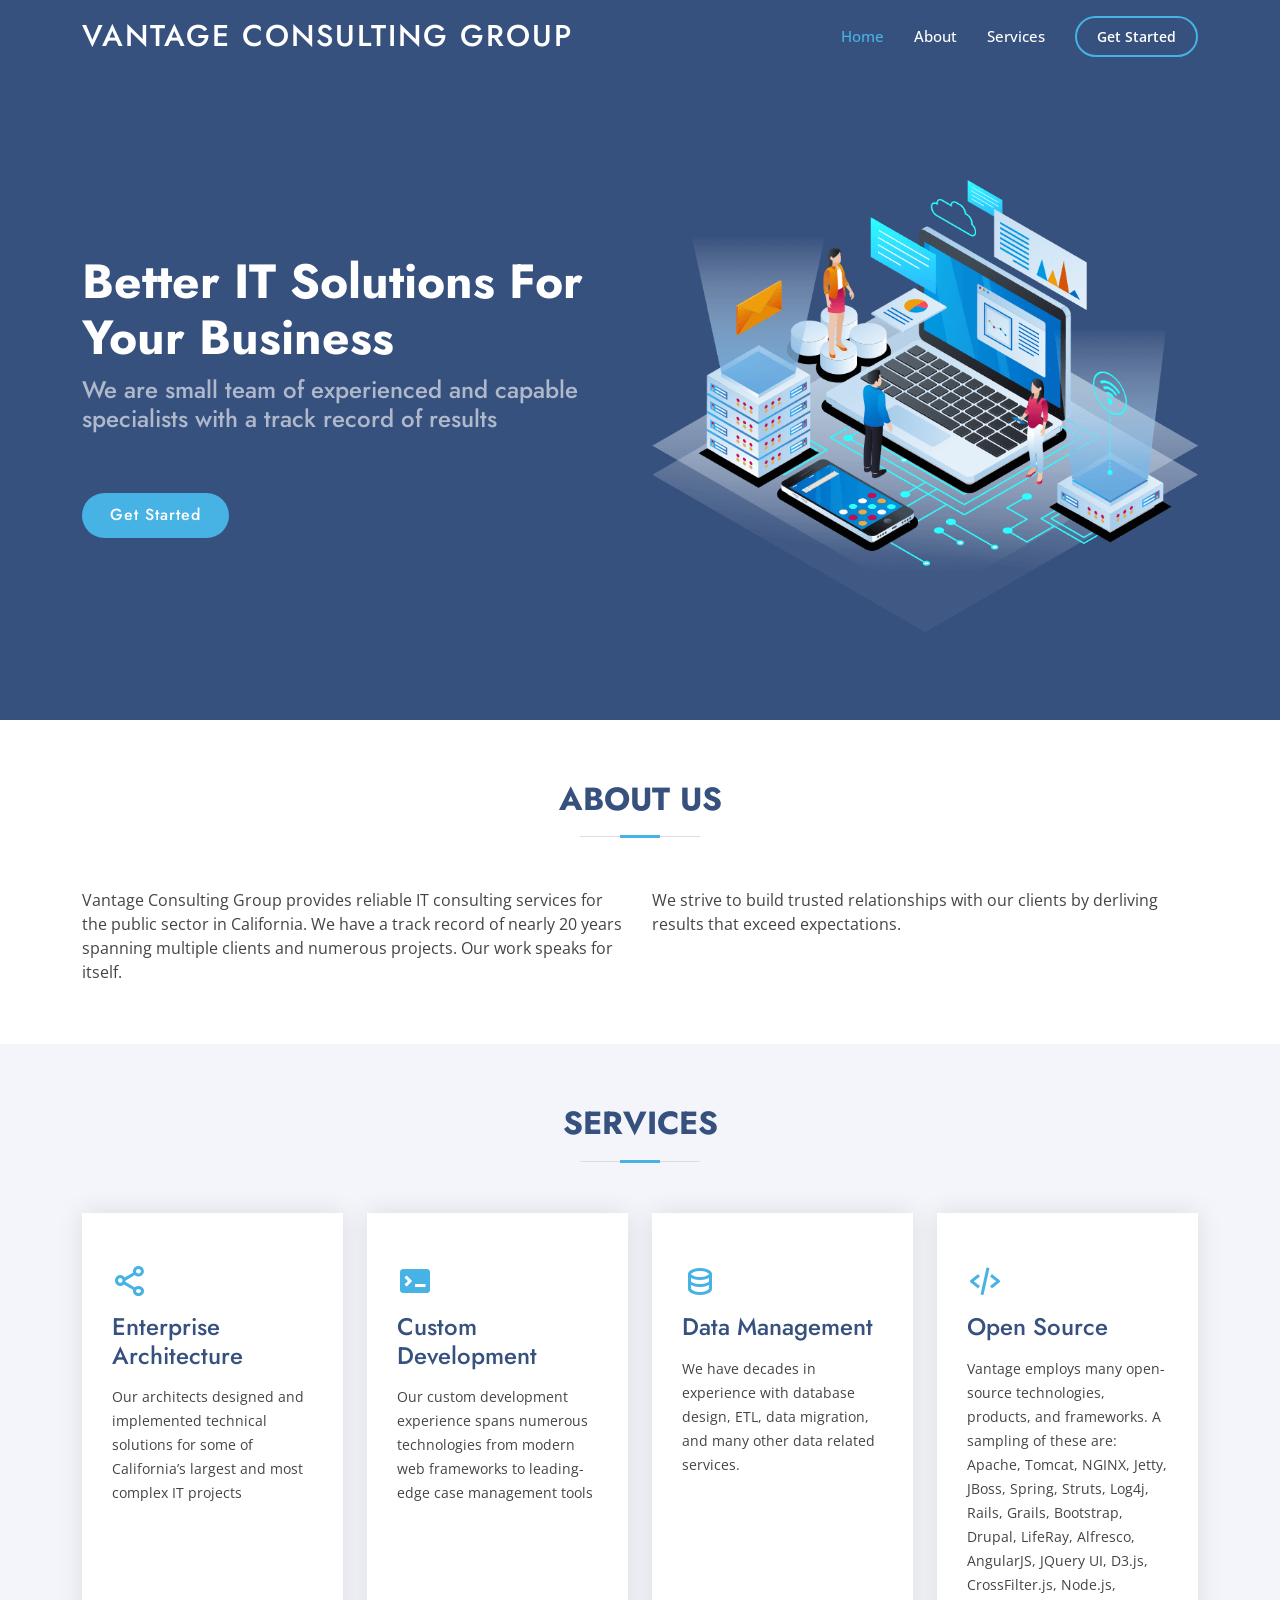
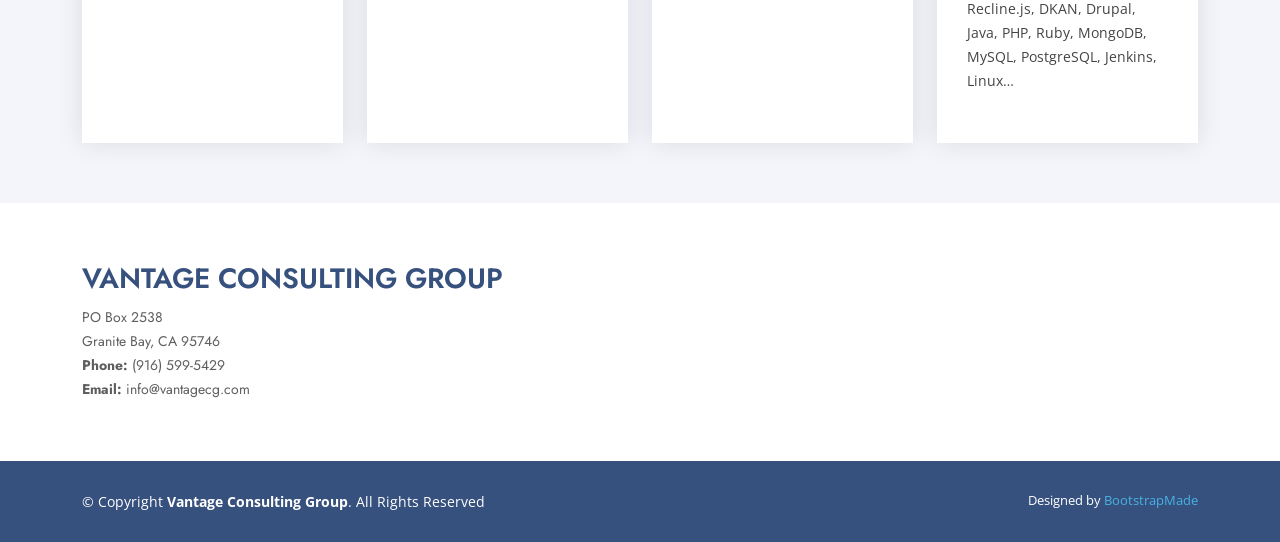
==== welcome.html @ c9c01993 "Initial checkin" ====
<!DOCTYPE html>
<html lang="en">

<head>
  <meta charset="utf-8">
  <meta content="width=device-width, initial-scale=1.0" name="viewport">

  <title>Vantage Consulting Group</title>
  <meta content="" name="description">
  <meta content="" name="keywords">

  <!-- Favicons -->
  <link href="assets/img/favicon.png" rel="icon">
  <link href="assets/img/apple-touch-icon.png" rel="apple-touch-icon">

  <!-- Google Fonts -->
  <link
    href="https://fonts.googleapis.com/css?family=Open+Sans:300,300i,400,400i,600,600i,700,700i|Jost:300,300i,400,400i,500,500i,600,600i,700,700i|Poppins:300,300i,400,400i,500,500i,600,600i,700,700i"
    rel="stylesheet">

  <!-- Vendor CSS Files -->
  <link href="assets/vendor/aos/aos.css" rel="stylesheet">
  <link href="assets/vendor/bootstrap/css/bootstrap.min.css" rel="stylesheet">
  <link href="assets/vendor/bootstrap-icons/bootstrap-icons.css" rel="stylesheet">
  <link href="assets/vendor/boxicons/css/boxicons.min.css" rel="stylesheet">
  <link href="assets/vendor/glightbox/css/glightbox.min.css" rel="stylesheet">
  <link href="assets/vendor/remixicon/remixicon.css" rel="stylesheet">
  <link href="assets/vendor/swiper/swiper-bundle.min.css" rel="stylesheet">

  <!-- Template Main CSS File -->
  <link href="assets/css/style.css" rel="stylesheet">

  <!-- =======================================================
  * Template Name: Arsha - v4.7.1
  * Template URL: https://bootstrapmade.com/arsha-free-bootstrap-html-template-corporate/
  * Author: BootstrapMade.com
  * License: https://bootstrapmade.com/license/
  ======================================================== -->
</head>

<body>

  <!-- ======= Header ======= -->
  <header id="header" class="fixed-top ">
    <div class="container d-flex align-items-center">

      <h1 class="logo me-auto"><a href="index.html">Vantage Consulting Group</a></h1>
      <!-- Uncomment below if you prefer to use an image logo -->
      <!-- <a href="index.html" class="logo me-auto"><img src="assets/img/logo.png" alt="" class="img-fluid"></a>-->

      <nav id="navbar" class="navbar">
        <ul>
          <li><a class="nav-link scrollto active" href="#hero">Home</a></li>
          <li><a class="nav-link scrollto" href="#about">About</a></li>
          <li><a class="nav-link scrollto" href="#services">Services</a></li>
          <li><a class="getstarted scrollto" href="#about">Get Started</a></li>
        </ul>
        <i class="bi bi-list mobile-nav-toggle"></i>
      </nav><!-- .navbar -->

    </div>
  </header><!-- End Header -->

  <!-- ======= Hero Section ======= -->
  <section id="hero" class="d-flex align-items-center">

    <div class="container">
      <div class="row">
        <div class="col-lg-6 d-flex flex-column justify-content-center pt-4 pt-lg-0 order-2 order-lg-1"
          data-aos="fade-up" data-aos-delay="200">
          <h1>Better IT Solutions For Your Business</h1>
          <h2>We are small team of experienced and capable specialists with a track record of results</h2>
          <div class="d-flex justify-content-center justify-content-lg-start">
            <a href="#about" class="btn-get-started scrollto">Get Started</a>
          </div>
        </div>
        <div class="col-lg-6 order-1 order-lg-2 hero-img" data-aos="zoom-in" data-aos-delay="200">
          <img src="assets/img/hero-img.png" class="img-fluid animated" alt="">
        </div>
      </div>
    </div>

  </section><!-- End Hero -->

  <main id="main">



    <!-- ======= About Us Section ======= -->
    <section id="about" class="about">
      <div class="container" data-aos="fade-up">

        <div class="section-title">
          <h2>About Us</h2>
        </div>

        <div class="row content">
          <div class="col-lg-6">
            <p>
              Vantage Consulting Group provides reliable IT consulting services for the public sector in California.
              We have a track record of nearly 20 years spanning multiple clients and numerous projects. Our work speaks
              for itself.
            </p>
          </div>
          <div class="col-lg-6 pt-4 pt-lg-0">
            <p>
              We strive to build trusted relationships with our clients by derliving results that exceed expectations.
            </p>
          </div>
        </div>

      </div>
    </section><!-- End About Us Section -->





    <!-- ======= Services Section ======= -->
    <section id="services" class="services section-bg">
      <div class="container" data-aos="fade-up">

        <div class="section-title">
          <h2>Services</h2>
          <p></p>
        </div>

        <div class="row">

          <div class="col-xl-3 col-md-6 d-flex align-items-stretch" data-aos="zoom-in" data-aos-delay="100">
            <div class="icon-box">
              <div class="icon"><i class="bx bx-share-alt"></i></div>
              <h4><a href="">Enterprise Architecture</a></h4>
              <p>Our architects designed and implemented technical solutions for some of California’s largest and most
                complex IT projects</p>
            </div>
          </div>

          <div class="col-xl-3 col-md-6 d-flex align-items-stretch mt-4 mt-md-0" data-aos="zoom-in"
            data-aos-delay="200">
            <div class="icon-box">
              <div class="icon"><i class="bx bxs-terminal"></i></div>
              <h4><a href="">Custom Development</a></h4>
              <p>Our custom development experience spans numerous technologies from modern web
                frameworks to leading-edge case management tools</p>
            </div>
          </div>

          <div class="col-xl-3 col-md-6 d-flex align-items-stretch mt-4 mt-xl-0" data-aos="zoom-in"
            data-aos-delay="300">
            <div class="icon-box">
              <div class="icon"><i class="bx bx-data"></i></div>
              <h4><a href="">Data Management</a></h4>
              <p>We have decades in experience with database design, ETL, data migration, and many other data related
                services.
              </p>
            </div>
          </div>

          <div class="col-xl-3 col-md-6 d-flex align-items-stretch mt-4 mt-xl-0" data-aos="zoom-in"
            data-aos-delay="300">
            <div class="icon-box">
              <div class="icon"><i class="bx bx-code-alt"></i></div>
              <h4><a href="">Open Source</a></h4>
              <p>Vantage employs many open-source technologies, products, and frameworks. A sampling of these are:
                Apache, Tomcat, NGINX, Jetty, JBoss, Spring, Struts, Log4j, Rails, Grails, Bootstrap, Drupal, LifeRay,
                Alfresco, AngularJS, JQuery UI, D3.js, CrossFilter.js, Node.js, Recline.js, DKAN, Drupal, Java, PHP,
                Ruby, MongoDB, MySQL, PostgreSQL, Jenkins, Linux…
              </p>
            </div>
          </div>


        </div>

      </div>
    </section><!-- End Services Section -->







  </main><!-- End #main -->

  <!-- ======= Footer ======= -->
  <footer id="footer">



    <div class="footer-top">
      <div class="container">
        <div class="row">

          <div class="col-lg-6 col-md-6 footer-contact">
            <h3>Vantage Consulting Group</h3>
            <p>
              PO Box 2538 <br>
              Granite Bay, CA 95746<br>
              <strong>Phone:</strong> (916) 599-5429<br>
              <strong>Email:</strong> info@vantagecg.com<br>
            </p>
          </div>



        </div>
      </div>
    </div>

    <div class="container footer-bottom clearfix">
      <div class="copyright">
        &copy; Copyright <strong><span>Vantage Consulting Group</span></strong>. All Rights Reserved
      </div>
      <div class="credits">
        <!-- All the links in the footer should remain intact. -->
        <!-- You can delete the links only if you purchased the pro version. -->
        <!-- Licensing information: https://bootstrapmade.com/license/ -->
        <!-- Purchase the pro version with working PHP/AJAX contact form: https://bootstrapmade.com/arsha-free-bootstrap-html-template-corporate/ -->
        Designed by <a href="https://bootstrapmade.com/">BootstrapMade</a>
      </div>
    </div>
  </footer><!-- End Footer -->

  <div id="preloader"></div>
  <a href="#" class="back-to-top d-flex align-items-center justify-content-center"><i
      class="bi bi-arrow-up-short"></i></a>

  <!-- Vendor JS Files -->
  <script src="assets/vendor/aos/aos.js"></script>
  <script src="assets/vendor/bootstrap/js/bootstrap.bundle.min.js"></script>
  <script src="assets/vendor/glightbox/js/glightbox.min.js"></script>
  <script src="assets/vendor/isotope-layout/isotope.pkgd.min.js"></script>
  <script src="assets/vendor/swiper/swiper-bundle.min.js"></script>
  <script src="assets/vendor/waypoints/noframework.waypoints.js"></script>
  <script src="assets/vendor/php-email-form/validate.js"></script>

  <!-- Template Main JS File -->
  <script src="assets/js/main.js"></script>

</body>

</html>
---- assets/css/style.css ----
/**
* Template Name: Arsha - v4.7.1
* Template URL: https://bootstrapmade.com/arsha-free-bootstrap-html-template-corporate/
* Author: BootstrapMade.com
* License: https://bootstrapmade.com/license/
*/

/*--------------------------------------------------------------
# General
--------------------------------------------------------------*/
body {
  font-family: "Open Sans", sans-serif;
  color: #444444;
}

a {
  color: #47b2e4;
  text-decoration: none;
}

a:hover {
  color: #73c5eb;
  text-decoration: none;
}

h1, h2, h3, h4, h5, h6 {
  font-family: "Jost", sans-serif;
}

/*--------------------------------------------------------------
# Preloader
--------------------------------------------------------------*/
#preloader {
  position: fixed;
  top: 0;
  left: 0;
  right: 0;
  bottom: 0;
  z-index: 9999;
  overflow: hidden;
  background: #37517e;
}

#preloader:before {
  content: "";
  position: fixed;
  top: calc(50% - 30px);
  left: calc(50% - 30px);
  border: 6px solid #37517e;
  border-top-color: #fff;
  border-bottom-color: #fff;
  border-radius: 50%;
  width: 60px;
  height: 60px;
  -webkit-animation: animate-preloader 1s linear infinite;
  animation: animate-preloader 1s linear infinite;
}

@-webkit-keyframes animate-preloader {
  0% {
    transform: rotate(0deg);
  }
  100% {
    transform: rotate(360deg);
  }
}

@keyframes animate-preloader {
  0% {
    transform: rotate(0deg);
  }
  100% {
    transform: rotate(360deg);
  }
}
/*--------------------------------------------------------------
# Back to top button
--------------------------------------------------------------*/
.back-to-top {
  position: fixed;
  visibility: hidden;
  opacity: 0;
  right: 15px;
  bottom: 15px;
  z-index: 996;
  background: #47b2e4;
  width: 40px;
  height: 40px;
  border-radius: 50px;
  transition: all 0.4s;
}
.back-to-top i {
  font-size: 24px;
  color: #fff;
  line-height: 0;
}
.back-to-top:hover {
  background: #6bc1e9;
  color: #fff;
}
.back-to-top.active {
  visibility: visible;
  opacity: 1;
}

/*--------------------------------------------------------------
# Header
--------------------------------------------------------------*/
#header {
  transition: all 0.5s;
  z-index: 997;
  padding: 15px 0;
}
#header.header-scrolled, #header.header-inner-pages {
  background: rgba(40, 58, 90, 0.9);
}
#header .logo {
  font-size: 30px;
  margin: 0;
  padding: 0;
  line-height: 1;
  font-weight: 500;
  letter-spacing: 2px;
  text-transform: uppercase;
}
#header .logo a {
  color: #fff;
}
#header .logo img {
  max-height: 40px;
}

/*--------------------------------------------------------------
# Navigation Menu
--------------------------------------------------------------*/
/**
* Desktop Navigation 
*/
.navbar {
  padding: 0;
}
.navbar ul {
  margin: 0;
  padding: 0;
  display: flex;
  list-style: none;
  align-items: center;
}
.navbar li {
  position: relative;
}
.navbar a, .navbar a:focus {
  display: flex;
  align-items: center;
  justify-content: space-between;
  padding: 10px 0 10px 30px;
  font-size: 15px;
  font-weight: 500;
  color: #fff;
  white-space: nowrap;
  transition: 0.3s;
}
.navbar a i, .navbar a:focus i {
  font-size: 12px;
  line-height: 0;
  margin-left: 5px;
}
.navbar a:hover, .navbar .active, .navbar .active:focus, .navbar li:hover > a {
  color: #47b2e4;
}
.navbar .getstarted, .navbar .getstarted:focus {
  padding: 8px 20px;
  margin-left: 30px;
  border-radius: 50px;
  color: #fff;
  font-size: 14px;
  border: 2px solid #47b2e4;
  font-weight: 600;
}
.navbar .getstarted:hover, .navbar .getstarted:focus:hover {
  color: #fff;
  background: #31a9e1;
}
.navbar .dropdown ul {
  display: block;
  position: absolute;
  left: 14px;
  top: calc(100% + 30px);
  margin: 0;
  padding: 10px 0;
  z-index: 99;
  opacity: 0;
  visibility: hidden;
  background: #fff;
  box-shadow: 0px 0px 30px rgba(127, 137, 161, 0.25);
  transition: 0.3s;
  border-radius: 4px;
}
.navbar .dropdown ul li {
  min-width: 200px;
}
.navbar .dropdown ul a {
  padding: 10px 20px;
  font-size: 14px;
  text-transform: none;
  font-weight: 500;
  color: #0c3c53;
}
.navbar .dropdown ul a i {
  font-size: 12px;
}
.navbar .dropdown ul a:hover, .navbar .dropdown ul .active:hover, .navbar .dropdown ul li:hover > a {
  color: #47b2e4;
}
.navbar .dropdown:hover > ul {
  opacity: 1;
  top: 100%;
  visibility: visible;
}
.navbar .dropdown .dropdown ul {
  top: 0;
  left: calc(100% - 30px);
  visibility: hidden;
}
.navbar .dropdown .dropdown:hover > ul {
  opacity: 1;
  top: 0;
  left: 100%;
  visibility: visible;
}
@media (max-width: 1366px) {
  .navbar .dropdown .dropdown ul {
    left: -90%;
  }
  .navbar .dropdown .dropdown:hover > ul {
    left: -100%;
  }
}

/**
* Mobile Navigation 
*/
.mobile-nav-toggle {
  color: #fff;
  font-size: 28px;
  cursor: pointer;
  display: none;
  line-height: 0;
  transition: 0.5s;
}
.mobile-nav-toggle.bi-x {
  color: #fff;
}

@media (max-width: 991px) {
  .mobile-nav-toggle {
    display: block;
  }

  .navbar ul {
    display: none;
  }
}
.navbar-mobile {
  position: fixed;
  overflow: hidden;
  top: 0;
  right: 0;
  left: 0;
  bottom: 0;
  background: rgba(40, 58, 90, 0.9);
  transition: 0.3s;
  z-index: 999;
}
.navbar-mobile .mobile-nav-toggle {
  position: absolute;
  top: 15px;
  right: 15px;
}
.navbar-mobile ul {
  display: block;
  position: absolute;
  top: 55px;
  right: 15px;
  bottom: 15px;
  left: 15px;
  padding: 10px 0;
  border-radius: 10px;
  background-color: #fff;
  overflow-y: auto;
  transition: 0.3s;
}
.navbar-mobile a, .navbar-mobile a:focus {
  padding: 10px 20px;
  font-size: 15px;
  color: #37517e;
}
.navbar-mobile a:hover, .navbar-mobile .active, .navbar-mobile li:hover > a {
  color: #47b2e4;
}
.navbar-mobile .getstarted, .navbar-mobile .getstarted:focus {
  margin: 15px;
  color: #37517e;
}
.navbar-mobile .dropdown ul {
  position: static;
  display: none;
  margin: 10px 20px;
  padding: 10px 0;
  z-index: 99;
  opacity: 1;
  visibility: visible;
  background: #fff;
  box-shadow: 0px 0px 30px rgba(127, 137, 161, 0.25);
}
.navbar-mobile .dropdown ul li {
  min-width: 200px;
}
.navbar-mobile .dropdown ul a {
  padding: 10px 20px;
}
.navbar-mobile .dropdown ul a i {
  font-size: 12px;
}
.navbar-mobile .dropdown ul a:hover, .navbar-mobile .dropdown ul .active:hover, .navbar-mobile .dropdown ul li:hover > a {
  color: #47b2e4;
}
.navbar-mobile .dropdown > .dropdown-active {
  display: block;
}

/*--------------------------------------------------------------
# Hero Section
--------------------------------------------------------------*/
#hero {
  width: 100%;
  height: 80vh;
  background: #37517e;
}
#hero .container {
  padding-top: 72px;
}
#hero h1 {
  margin: 0 0 10px 0;
  font-size: 48px;
  font-weight: 700;
  line-height: 56px;
  color: #fff;
}
#hero h2 {
  color: rgba(255, 255, 255, 0.6);
  margin-bottom: 50px;
  font-size: 24px;
}
#hero .btn-get-started {
  font-family: "Jost", sans-serif;
  font-weight: 500;
  font-size: 16px;
  letter-spacing: 1px;
  display: inline-block;
  padding: 10px 28px 11px 28px;
  border-radius: 50px;
  transition: 0.5s;
  margin: 10px 0 0 0;
  color: #fff;
  background: #47b2e4;
}
#hero .btn-get-started:hover {
  background: #209dd8;
}
#hero .btn-watch-video {
  font-size: 16px;
  display: flex;
  align-items: center;
  transition: 0.5s;
  margin: 10px 0 0 25px;
  color: #fff;
  line-height: 1;
}
#hero .btn-watch-video i {
  line-height: 0;
  color: #fff;
  font-size: 32px;
  transition: 0.3s;
  margin-right: 8px;
}
#hero .btn-watch-video:hover i {
  color: #47b2e4;
}
#hero .animated {
  animation: up-down 2s ease-in-out infinite alternate-reverse both;
}
@media (max-width: 991px) {
  #hero {
    height: 100vh;
    text-align: center;
  }
  #hero .animated {
    -webkit-animation: none;
    animation: none;
  }
  #hero .hero-img {
    text-align: center;
  }
  #hero .hero-img img {
    width: 50%;
  }
}
@media (max-width: 768px) {
  #hero h1 {
    font-size: 28px;
    line-height: 36px;
  }
  #hero h2 {
    font-size: 18px;
    line-height: 24px;
    margin-bottom: 30px;
  }
  #hero .hero-img img {
    width: 70%;
  }
}
@media (max-width: 575px) {
  #hero .hero-img img {
    width: 80%;
  }
  #hero .btn-get-started {
    font-size: 16px;
    padding: 10px 24px 11px 24px;
  }
}

@-webkit-keyframes up-down {
  0% {
    transform: translateY(10px);
  }
  100% {
    transform: translateY(-10px);
  }
}

@keyframes up-down {
  0% {
    transform: translateY(10px);
  }
  100% {
    transform: translateY(-10px);
  }
}
/*--------------------------------------------------------------
# Sections General
--------------------------------------------------------------*/
section {
  padding: 60px 0;
  overflow: hidden;
}

.section-bg {
  background-color: #f3f5fa;
}

.section-title {
  text-align: center;
  padding-bottom: 30px;
}
.section-title h2 {
  font-size: 32px;
  font-weight: bold;
  text-transform: uppercase;
  margin-bottom: 20px;
  padding-bottom: 20px;
  position: relative;
  color: #37517e;
}
.section-title h2::before {
  content: "";
  position: absolute;
  display: block;
  width: 120px;
  height: 1px;
  background: #ddd;
  bottom: 1px;
  left: calc(50% - 60px);
}
.section-title h2::after {
  content: "";
  position: absolute;
  display: block;
  width: 40px;
  height: 3px;
  background: #47b2e4;
  bottom: 0;
  left: calc(50% - 20px);
}
.section-title p {
  margin-bottom: 0;
}

/*--------------------------------------------------------------
# Clients
--------------------------------------------------------------*/
.clients {
  padding: 12px 0;
  text-align: center;
}
.clients img {
  max-width: 45%;
  transition: all 0.4s ease-in-out;
  display: inline-block;
  padding: 15px 0;
  filter: grayscale(100);
}
.clients img:hover {
  filter: none;
  transform: scale(1.1);
}
@media (max-width: 768px) {
  .clients img {
    max-width: 40%;
  }
}

/*--------------------------------------------------------------
# About Us
--------------------------------------------------------------*/
.about .content h3 {
  font-weight: 600;
  font-size: 26px;
}
.about .content ul {
  list-style: none;
  padding: 0;
}
.about .content ul li {
  padding-left: 28px;
  position: relative;
}
.about .content ul li + li {
  margin-top: 10px;
}
.about .content ul i {
  position: absolute;
  left: 0;
  top: 2px;
  font-size: 20px;
  color: #47b2e4;
  line-height: 1;
}
.about .content p:last-child {
  margin-bottom: 0;
}
.about .content .btn-learn-more {
  font-family: "Poppins", sans-serif;
  font-weight: 500;
  font-size: 14px;
  letter-spacing: 1px;
  display: inline-block;
  padding: 12px 32px;
  border-radius: 4px;
  transition: 0.3s;
  line-height: 1;
  color: #47b2e4;
  -webkit-animation-delay: 0.8s;
  animation-delay: 0.8s;
  margin-top: 6px;
  border: 2px solid #47b2e4;
}
.about .content .btn-learn-more:hover {
  background: #47b2e4;
  color: #fff;
  text-decoration: none;
}

/*--------------------------------------------------------------
# Why Us
--------------------------------------------------------------*/
.why-us .content {
  padding: 60px 100px 0 100px;
}
.why-us .content h3 {
  font-weight: 400;
  font-size: 34px;
  color: #37517e;
}
.why-us .content h4 {
  font-size: 20px;
  font-weight: 700;
  margin-top: 5px;
}
.why-us .content p {
  font-size: 15px;
  color: #848484;
}
.why-us .img {
  background-size: contain;
  background-repeat: no-repeat;
  background-position: center center;
}
.why-us .accordion-list {
  padding: 0 100px 60px 100px;
}
.why-us .accordion-list ul {
  padding: 0;
  list-style: none;
}
.why-us .accordion-list li + li {
  margin-top: 15px;
}
.why-us .accordion-list li {
  padding: 20px;
  background: #fff;
  border-radius: 4px;
}
.why-us .accordion-list a {
  display: block;
  position: relative;
  font-family: "Poppins", sans-serif;
  font-size: 16px;
  line-height: 24px;
  font-weight: 500;
  padding-right: 30px;
  outline: none;
  cursor: pointer;
}
.why-us .accordion-list span {
  color: #47b2e4;
  font-weight: 600;
  font-size: 18px;
  padding-right: 10px;
}
.why-us .accordion-list i {
  font-size: 24px;
  position: absolute;
  right: 0;
  top: 0;
}
.why-us .accordion-list p {
  margin-bottom: 0;
  padding: 10px 0 0 0;
}
.why-us .accordion-list .icon-show {
  display: none;
}
.why-us .accordion-list a.collapsed {
  color: #343a40;
}
.why-us .accordion-list a.collapsed:hover {
  color: #47b2e4;
}
.why-us .accordion-list a.collapsed .icon-show {
  display: inline-block;
}
.why-us .accordion-list a.collapsed .icon-close {
  display: none;
}
@media (max-width: 1024px) {
  .why-us .content, .why-us .accordion-list {
    padding-left: 0;
    padding-right: 0;
  }
}
@media (max-width: 992px) {
  .why-us .img {
    min-height: 400px;
  }
  .why-us .content {
    padding-top: 30px;
  }
  .why-us .accordion-list {
    padding-bottom: 30px;
  }
}
@media (max-width: 575px) {
  .why-us .img {
    min-height: 200px;
  }
}

/*--------------------------------------------------------------
# Skills
--------------------------------------------------------------*/
.skills .content h3 {
  font-weight: 700;
  font-size: 32px;
  color: #37517e;
  font-family: "Poppins", sans-serif;
}
.skills .content ul {
  list-style: none;
  padding: 0;
}
.skills .content ul li {
  padding-bottom: 10px;
}
.skills .content ul i {
  font-size: 20px;
  padding-right: 4px;
  color: #47b2e4;
}
.skills .content p:last-child {
  margin-bottom: 0;
}
.skills .progress {
  height: 60px;
  display: block;
  background: none;
  border-radius: 0;
}
.skills .progress .skill {
  padding: 0;
  margin: 0 0 6px 0;
  text-transform: uppercase;
  display: block;
  font-weight: 600;
  font-family: "Poppins", sans-serif;
  color: #37517e;
}
.skills .progress .skill .val {
  float: right;
  font-style: normal;
}
.skills .progress-bar-wrap {
  background: #e8edf5;
  height: 10px;
}
.skills .progress-bar {
  width: 1px;
  height: 10px;
  transition: 0.9s;
  background-color: #4668a2;
}

/*--------------------------------------------------------------
# Services
--------------------------------------------------------------*/
.services .icon-box {
  box-shadow: 0px 0 25px 0 rgba(0, 0, 0, 0.1);
  padding: 50px 30px;
  transition: all ease-in-out 0.4s;
  background: #fff;
}
.services .icon-box .icon {
  margin-bottom: 10px;
}
.services .icon-box .icon i {
  color: #47b2e4;
  font-size: 36px;
  transition: 0.3s;
}
.services .icon-box h4 {
  font-weight: 500;
  margin-bottom: 15px;
  font-size: 24px;
}
.services .icon-box h4 a {
  color: #37517e;
  transition: ease-in-out 0.3s;
}
.services .icon-box p {
  line-height: 24px;
  font-size: 14px;
  margin-bottom: 0;
}
.services .icon-box:hover {
  transform: translateY(-10px);
}
.services .icon-box:hover h4 a {
  color: #47b2e4;
}

/*--------------------------------------------------------------
# Cta
--------------------------------------------------------------*/
.cta {
  background: linear-gradient(rgba(40, 58, 90, 0.9), rgba(40, 58, 90, 0.9)), url("../img/cta-bg.jpg") fixed center center;
  background-size: cover;
  padding: 120px 0;
}
.cta h3 {
  color: #fff;
  font-size: 28px;
  font-weight: 700;
}
.cta p {
  color: #fff;
}
.cta .cta-btn {
  font-family: "Jost", sans-serif;
  font-weight: 500;
  font-size: 16px;
  letter-spacing: 1px;
  display: inline-block;
  padding: 12px 40px;
  border-radius: 50px;
  transition: 0.5s;
  margin: 10px;
  border: 2px solid #fff;
  color: #fff;
}
.cta .cta-btn:hover {
  background: #47b2e4;
  border: 2px solid #47b2e4;
}
@media (max-width: 1024px) {
  .cta {
    background-attachment: scroll;
  }
}
@media (min-width: 769px) {
  .cta .cta-btn-container {
    display: flex;
    align-items: center;
    justify-content: flex-end;
  }
}

/*--------------------------------------------------------------
# Portfolio
--------------------------------------------------------------*/
.portfolio #portfolio-flters {
  list-style: none;
  margin-bottom: 20px;
}
.portfolio #portfolio-flters li {
  cursor: pointer;
  display: inline-block;
  margin: 10px 5px;
  font-size: 15px;
  font-weight: 500;
  line-height: 1;
  color: #444444;
  transition: all 0.3s;
  padding: 8px 20px;
  border-radius: 50px;
  font-family: "Poppins", sans-serif;
}
.portfolio #portfolio-flters li:hover, .portfolio #portfolio-flters li.filter-active {
  background: #47b2e4;
  color: #fff;
}
.portfolio .portfolio-item {
  margin-bottom: 30px;
}
.portfolio .portfolio-item .portfolio-img {
  overflow: hidden;
}
.portfolio .portfolio-item .portfolio-img img {
  transition: all 0.6s;
}
.portfolio .portfolio-item .portfolio-info {
  opacity: 0;
  position: absolute;
  left: 15px;
  bottom: 0;
  z-index: 3;
  right: 15px;
  transition: all 0.3s;
  background: rgba(55, 81, 126, 0.8);
  padding: 10px 15px;
}
.portfolio .portfolio-item .portfolio-info h4 {
  font-size: 18px;
  color: #fff;
  font-weight: 600;
  color: #fff;
  margin-bottom: 0px;
}
.portfolio .portfolio-item .portfolio-info p {
  color: #f9fcfe;
  font-size: 14px;
  margin-bottom: 0;
}
.portfolio .portfolio-item .portfolio-info .preview-link, .portfolio .portfolio-item .portfolio-info .details-link {
  position: absolute;
  right: 40px;
  font-size: 24px;
  top: calc(50% - 18px);
  color: #fff;
  transition: 0.3s;
}
.portfolio .portfolio-item .portfolio-info .preview-link:hover, .portfolio .portfolio-item .portfolio-info .details-link:hover {
  color: #47b2e4;
}
.portfolio .portfolio-item .portfolio-info .details-link {
  right: 10px;
}
.portfolio .portfolio-item:hover .portfolio-img img {
  transform: scale(1.15);
}
.portfolio .portfolio-item:hover .portfolio-info {
  opacity: 1;
}

/*--------------------------------------------------------------
# Portfolio Details
--------------------------------------------------------------*/
.portfolio-details {
  padding-top: 40px;
}
.portfolio-details .portfolio-details-slider img {
  width: 100%;
}
.portfolio-details .portfolio-details-slider .swiper-pagination {
  margin-top: 20px;
  position: relative;
}
.portfolio-details .portfolio-details-slider .swiper-pagination .swiper-pagination-bullet {
  width: 12px;
  height: 12px;
  background-color: #fff;
  opacity: 1;
  border: 1px solid #47b2e4;
}
.portfolio-details .portfolio-details-slider .swiper-pagination .swiper-pagination-bullet-active {
  background-color: #47b2e4;
}
.portfolio-details .portfolio-info {
  padding: 30px;
  box-shadow: 0px 0 30px rgba(55, 81, 126, 0.08);
}
.portfolio-details .portfolio-info h3 {
  font-size: 22px;
  font-weight: 700;
  margin-bottom: 20px;
  padding-bottom: 20px;
  border-bottom: 1px solid #eee;
}
.portfolio-details .portfolio-info ul {
  list-style: none;
  padding: 0;
  font-size: 15px;
}
.portfolio-details .portfolio-info ul li + li {
  margin-top: 10px;
}
.portfolio-details .portfolio-description {
  padding-top: 30px;
}
.portfolio-details .portfolio-description h2 {
  font-size: 26px;
  font-weight: 700;
  margin-bottom: 20px;
}
.portfolio-details .portfolio-description p {
  padding: 0;
}

/*--------------------------------------------------------------
# Team
--------------------------------------------------------------*/
.team .member {
  position: relative;
  box-shadow: 0px 2px 15px rgba(0, 0, 0, 0.1);
  padding: 30px;
  border-radius: 5px;
  background: #fff;
  transition: 0.5s;
}
.team .member .pic {
  overflow: hidden;
  width: 180px;
  border-radius: 50%;
}
.team .member .pic img {
  transition: ease-in-out 0.3s;
}
.team .member:hover {
  transform: translateY(-10px);
}
.team .member .member-info {
  padding-left: 30px;
}
.team .member h4 {
  font-weight: 700;
  margin-bottom: 5px;
  font-size: 20px;
  color: #37517e;
}
.team .member span {
  display: block;
  font-size: 15px;
  padding-bottom: 10px;
  position: relative;
  font-weight: 500;
}
.team .member span::after {
  content: "";
  position: absolute;
  display: block;
  width: 50px;
  height: 1px;
  background: #cbd6e9;
  bottom: 0;
  left: 0;
}
.team .member p {
  margin: 10px 0 0 0;
  font-size: 14px;
}
.team .member .social {
  margin-top: 12px;
  display: flex;
  align-items: center;
  justify-content: flex-start;
}
.team .member .social a {
  transition: ease-in-out 0.3s;
  display: flex;
  align-items: center;
  justify-content: center;
  border-radius: 50px;
  width: 32px;
  height: 32px;
  background: #eff2f8;
}
.team .member .social a i {
  color: #37517e;
  font-size: 16px;
  margin: 0 2px;
}
.team .member .social a:hover {
  background: #47b2e4;
}
.team .member .social a:hover i {
  color: #fff;
}
.team .member .social a + a {
  margin-left: 8px;
}

/*--------------------------------------------------------------
# Pricing
--------------------------------------------------------------*/
.pricing .row {
  padding-top: 40px;
}
.pricing .box {
  padding: 60px 40px;
  box-shadow: 0 3px 20px -2px rgba(20, 45, 100, 0.1);
  background: #fff;
  height: 100%;
  border-top: 4px solid #fff;
  border-radius: 5px;
}
.pricing h3 {
  font-weight: 500;
  margin-bottom: 15px;
  font-size: 20px;
  color: #37517e;
}
.pricing h4 {
  font-size: 48px;
  color: #37517e;
  font-weight: 400;
  font-family: "Jost", sans-serif;
  margin-bottom: 25px;
}
.pricing h4 sup {
  font-size: 28px;
}
.pricing h4 span {
  color: #47b2e4;
  font-size: 18px;
  display: block;
}
.pricing ul {
  padding: 20px 0;
  list-style: none;
  color: #999;
  text-align: left;
  line-height: 20px;
}
.pricing ul li {
  padding: 10px 0 10px 30px;
  position: relative;
}
.pricing ul i {
  color: #28a745;
  font-size: 24px;
  position: absolute;
  left: 0;
  top: 6px;
}
.pricing ul .na {
  color: #ccc;
}
.pricing ul .na i {
  color: #ccc;
}
.pricing ul .na span {
  text-decoration: line-through;
}
.pricing .buy-btn {
  display: inline-block;
  padding: 12px 35px;
  border-radius: 50px;
  color: #47b2e4;
  transition: none;
  font-size: 16px;
  font-weight: 500;
  font-family: "Jost", sans-serif;
  transition: 0.3s;
  border: 1px solid #47b2e4;
}
.pricing .buy-btn:hover {
  background: #47b2e4;
  color: #fff;
}
.pricing .featured {
  border-top-color: #47b2e4;
}
.pricing .featured .buy-btn {
  background: #47b2e4;
  color: #fff;
}
.pricing .featured .buy-btn:hover {
  background: #23a3df;
}
@media (max-width: 992px) {
  .pricing .box {
    max-width: 60%;
    margin: 0 auto 30px auto;
  }
}
@media (max-width: 767px) {
  .pricing .box {
    max-width: 80%;
    margin: 0 auto 30px auto;
  }
}
@media (max-width: 420px) {
  .pricing .box {
    max-width: 100%;
    margin: 0 auto 30px auto;
  }
}

/*--------------------------------------------------------------
# Frequently Asked Questions
--------------------------------------------------------------*/
.faq .faq-list {
  padding: 0 100px;
}
.faq .faq-list ul {
  padding: 0;
  list-style: none;
}
.faq .faq-list li + li {
  margin-top: 15px;
}
.faq .faq-list li {
  padding: 20px;
  background: #fff;
  border-radius: 4px;
  position: relative;
}
.faq .faq-list a {
  display: block;
  position: relative;
  font-family: "Poppins", sans-serif;
  font-size: 16px;
  line-height: 24px;
  font-weight: 500;
  padding: 0 30px;
  outline: none;
  cursor: pointer;
}
.faq .faq-list .icon-help {
  font-size: 24px;
  position: absolute;
  right: 0;
  left: 20px;
  color: #47b2e4;
}
.faq .faq-list .icon-show, .faq .faq-list .icon-close {
  font-size: 24px;
  position: absolute;
  right: 0;
  top: 0;
}
.faq .faq-list p {
  margin-bottom: 0;
  padding: 10px 0 0 0;
}
.faq .faq-list .icon-show {
  display: none;
}
.faq .faq-list a.collapsed {
  color: #37517e;
  transition: 0.3s;
}
.faq .faq-list a.collapsed:hover {
  color: #47b2e4;
}
.faq .faq-list a.collapsed .icon-show {
  display: inline-block;
}
.faq .faq-list a.collapsed .icon-close {
  display: none;
}
@media (max-width: 1200px) {
  .faq .faq-list {
    padding: 0;
  }
}

/*--------------------------------------------------------------
# Contact
--------------------------------------------------------------*/
.contact .info {
  border-top: 3px solid #47b2e4;
  border-bottom: 3px solid #47b2e4;
  padding: 30px;
  background: #fff;
  width: 100%;
  box-shadow: 0 0 24px 0 rgba(0, 0, 0, 0.1);
}
.contact .info i {
  font-size: 20px;
  color: #47b2e4;
  float: left;
  width: 44px;
  height: 44px;
  background: #e7f5fb;
  display: flex;
  justify-content: center;
  align-items: center;
  border-radius: 50px;
  transition: all 0.3s ease-in-out;
}
.contact .info h4 {
  padding: 0 0 0 60px;
  font-size: 22px;
  font-weight: 600;
  margin-bottom: 5px;
  color: #37517e;
}
.contact .info p {
  padding: 0 0 10px 60px;
  margin-bottom: 20px;
  font-size: 14px;
  color: #6182ba;
}
.contact .info .email p {
  padding-top: 5px;
}
.contact .info .social-links {
  padding-left: 60px;
}
.contact .info .social-links a {
  font-size: 18px;
  display: inline-block;
  background: #333;
  color: #fff;
  line-height: 1;
  padding: 8px 0;
  border-radius: 50%;
  text-align: center;
  width: 36px;
  height: 36px;
  transition: 0.3s;
  margin-right: 10px;
}
.contact .info .social-links a:hover {
  background: #47b2e4;
  color: #fff;
}
.contact .info .email:hover i, .contact .info .address:hover i, .contact .info .phone:hover i {
  background: #47b2e4;
  color: #fff;
}
.contact .php-email-form {
  width: 100%;
  border-top: 3px solid #47b2e4;
  border-bottom: 3px solid #47b2e4;
  padding: 30px;
  background: #fff;
  box-shadow: 0 0 24px 0 rgba(0, 0, 0, 0.12);
}
.contact .php-email-form .form-group {
  padding-bottom: 8px;
}
.contact .php-email-form .validate {
  display: none;
  color: red;
  margin: 0 0 15px 0;
  font-weight: 400;
  font-size: 13px;
}
.contact .php-email-form .error-message {
  display: none;
  color: #fff;
  background: #ed3c0d;
  text-align: left;
  padding: 15px;
  font-weight: 600;
}
.contact .php-email-form .error-message br + br {
  margin-top: 25px;
}
.contact .php-email-form .sent-message {
  display: none;
  color: #fff;
  background: #18d26e;
  text-align: center;
  padding: 15px;
  font-weight: 600;
}
.contact .php-email-form .loading {
  display: none;
  background: #fff;
  text-align: center;
  padding: 15px;
}
.contact .php-email-form .loading:before {
  content: "";
  display: inline-block;
  border-radius: 50%;
  width: 24px;
  height: 24px;
  margin: 0 10px -6px 0;
  border: 3px solid #18d26e;
  border-top-color: #eee;
  -webkit-animation: animate-loading 1s linear infinite;
  animation: animate-loading 1s linear infinite;
}
.contact .php-email-form .form-group {
  margin-bottom: 20px;
}
.contact .php-email-form label {
  padding-bottom: 8px;
}
.contact .php-email-form input, .contact .php-email-form textarea {
  border-radius: 0;
  box-shadow: none;
  font-size: 14px;
  border-radius: 4px;
}
.contact .php-email-form input:focus, .contact .php-email-form textarea:focus {
  border-color: #47b2e4;
}
.contact .php-email-form input {
  height: 44px;
}
.contact .php-email-form textarea {
  padding: 10px 12px;
}
.contact .php-email-form button[type=submit] {
  background: #47b2e4;
  border: 0;
  padding: 12px 34px;
  color: #fff;
  transition: 0.4s;
  border-radius: 50px;
}
.contact .php-email-form button[type=submit]:hover {
  background: #209dd8;
}
@-webkit-keyframes animate-loading {
  0% {
    transform: rotate(0deg);
  }
  100% {
    transform: rotate(360deg);
  }
}
@keyframes animate-loading {
  0% {
    transform: rotate(0deg);
  }
  100% {
    transform: rotate(360deg);
  }
}

/*--------------------------------------------------------------
# Breadcrumbs
--------------------------------------------------------------*/
.breadcrumbs {
  padding: 15px 0;
  background: #f3f5fa;
  min-height: 40px;
  margin-top: 72px;
}
@media (max-width: 992px) {
  .breadcrumbs {
    margin-top: 68px;
  }
}
.breadcrumbs h2 {
  font-size: 28px;
  font-weight: 600;
  color: #37517e;
}
.breadcrumbs ol {
  display: flex;
  flex-wrap: wrap;
  list-style: none;
  padding: 0 0 10px 0;
  margin: 0;
  font-size: 14px;
}
.breadcrumbs ol li + li {
  padding-left: 10px;
}
.breadcrumbs ol li + li::before {
  display: inline-block;
  padding-right: 10px;
  color: #4668a2;
  content: "/";
}

/*--------------------------------------------------------------
# Footer
--------------------------------------------------------------*/
#footer {
  font-size: 14px;
  background: #37517e;
}
#footer .footer-newsletter {
  padding: 50px 0;
  background: #f3f5fa;
  text-align: center;
  font-size: 15px;
  color: #444444;
}
#footer .footer-newsletter h4 {
  font-size: 24px;
  margin: 0 0 20px 0;
  padding: 0;
  line-height: 1;
  font-weight: 600;
  color: #37517e;
}
#footer .footer-newsletter form {
  margin-top: 30px;
  background: #fff;
  padding: 6px 10px;
  position: relative;
  border-radius: 50px;
  box-shadow: 0px 2px 15px rgba(0, 0, 0, 0.06);
  text-align: left;
}
#footer .footer-newsletter form input[type=email] {
  border: 0;
  padding: 4px 8px;
  width: calc(100% - 100px);
}
#footer .footer-newsletter form input[type=submit] {
  position: absolute;
  top: 0;
  right: 0;
  bottom: 0;
  border: 0;
  background: none;
  font-size: 16px;
  padding: 0 20px;
  background: #47b2e4;
  color: #fff;
  transition: 0.3s;
  border-radius: 50px;
  box-shadow: 0px 2px 15px rgba(0, 0, 0, 0.1);
}
#footer .footer-newsletter form input[type=submit]:hover {
  background: #209dd8;
}
#footer .footer-top {
  padding: 60px 0 30px 0;
  background: #fff;
}
#footer .footer-top .footer-contact {
  margin-bottom: 30px;
}
#footer .footer-top .footer-contact h3 {
  font-size: 28px;
  margin: 0 0 10px 0;
  padding: 2px 0 2px 0;
  line-height: 1;
  text-transform: uppercase;
  font-weight: 600;
  color: #37517e;
}
#footer .footer-top .footer-contact p {
  font-size: 14px;
  line-height: 24px;
  margin-bottom: 0;
  font-family: "Jost", sans-serif;
  color: #5e5e5e;
}
#footer .footer-top h4 {
  font-size: 16px;
  font-weight: bold;
  color: #37517e;
  position: relative;
  padding-bottom: 12px;
}
#footer .footer-top .footer-links {
  margin-bottom: 30px;
}
#footer .footer-top .footer-links ul {
  list-style: none;
  padding: 0;
  margin: 0;
}
#footer .footer-top .footer-links ul i {
  padding-right: 2px;
  color: #47b2e4;
  font-size: 18px;
  line-height: 1;
}
#footer .footer-top .footer-links ul li {
  padding: 10px 0;
  display: flex;
  align-items: center;
}
#footer .footer-top .footer-links ul li:first-child {
  padding-top: 0;
}
#footer .footer-top .footer-links ul a {
  color: #777777;
  transition: 0.3s;
  display: inline-block;
  line-height: 1;
}
#footer .footer-top .footer-links ul a:hover {
  text-decoration: none;
  color: #47b2e4;
}
#footer .footer-top .social-links a {
  font-size: 18px;
  display: inline-block;
  background: #47b2e4;
  color: #fff;
  line-height: 1;
  padding: 8px 0;
  margin-right: 4px;
  border-radius: 50%;
  text-align: center;
  width: 36px;
  height: 36px;
  transition: 0.3s;
}
#footer .footer-top .social-links a:hover {
  background: #209dd8;
  color: #fff;
  text-decoration: none;
}
#footer .footer-bottom {
  padding-top: 30px;
  padding-bottom: 30px;
  color: #fff;
}
#footer .copyright {
  float: left;
}
#footer .credits {
  float: right;
  font-size: 13px;
}
#footer .credits a {
  transition: 0.3s;
}
@media (max-width: 768px) {
  #footer .footer-bottom {
    padding-top: 20px;
    padding-bottom: 20px;
  }
  #footer .copyright, #footer .credits {
    text-align: center;
    float: none;
  }
  #footer .credits {
    padding-top: 4px;
  }
}
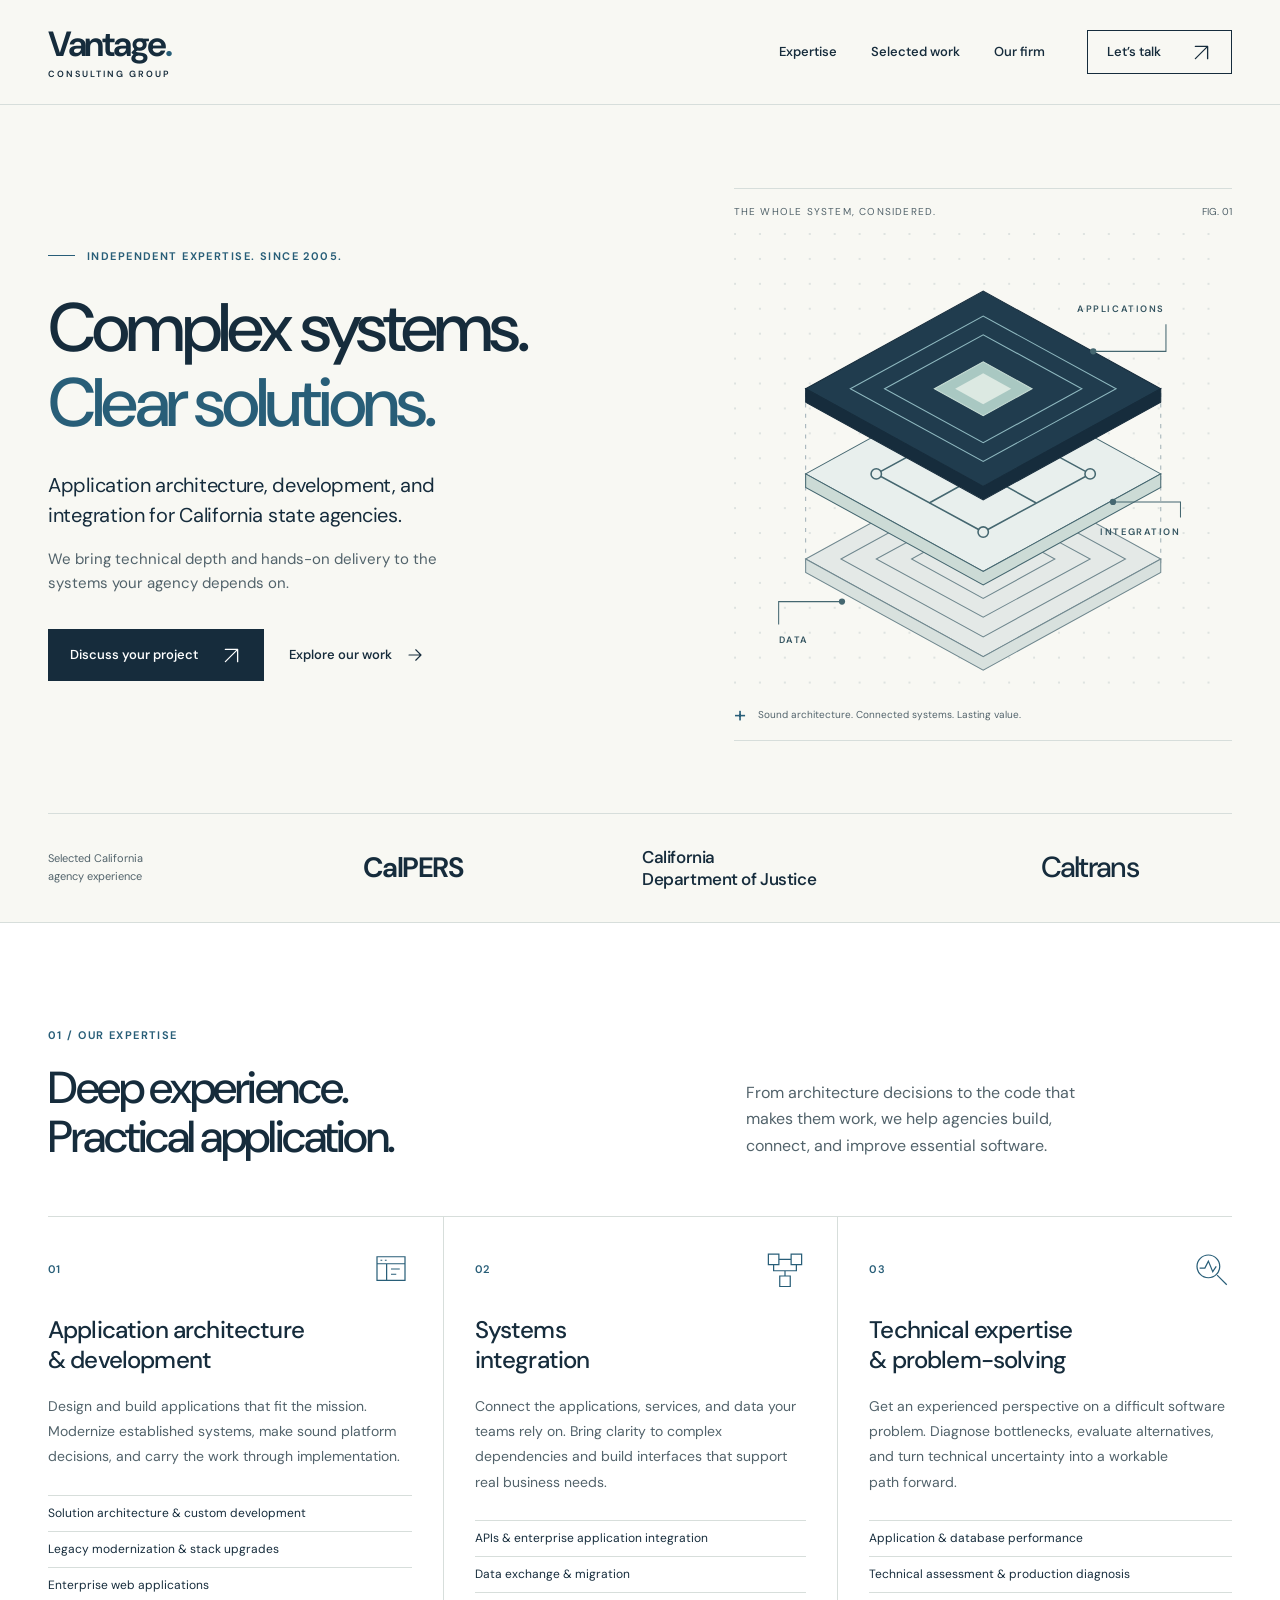
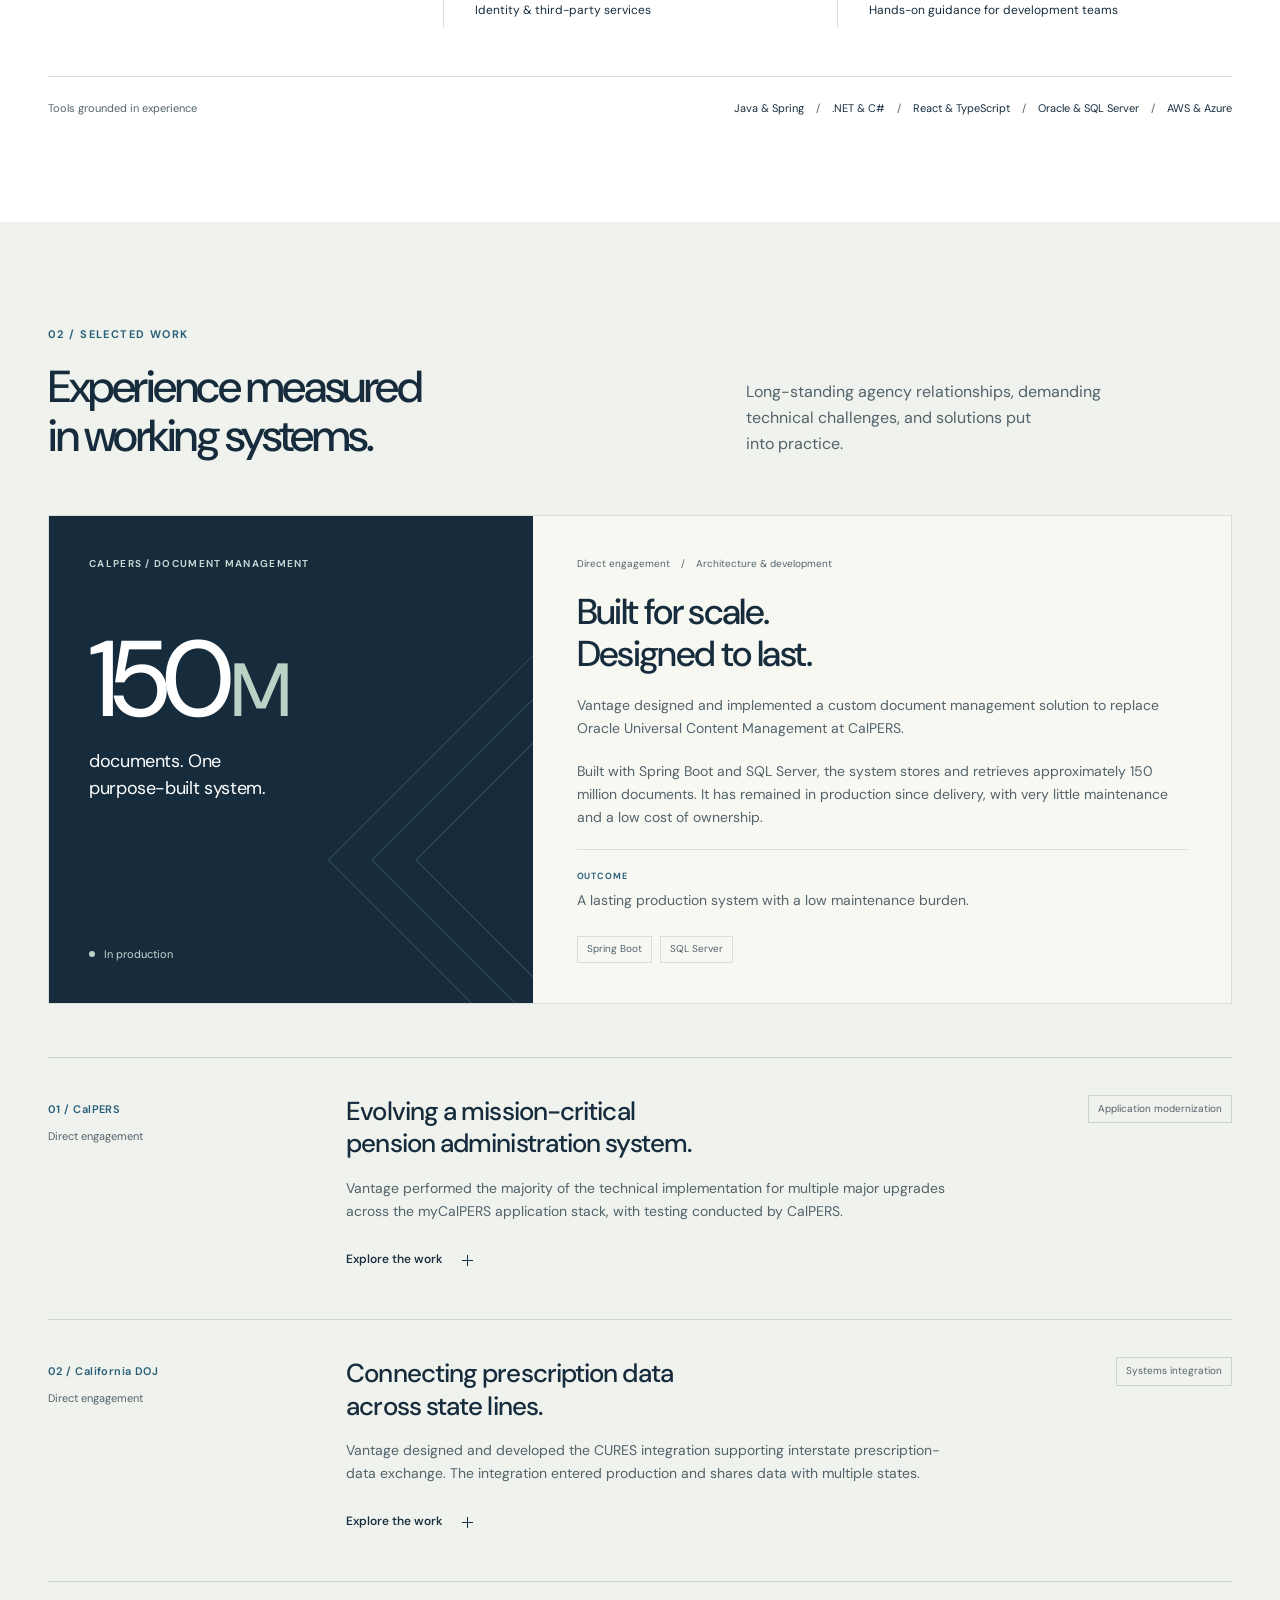
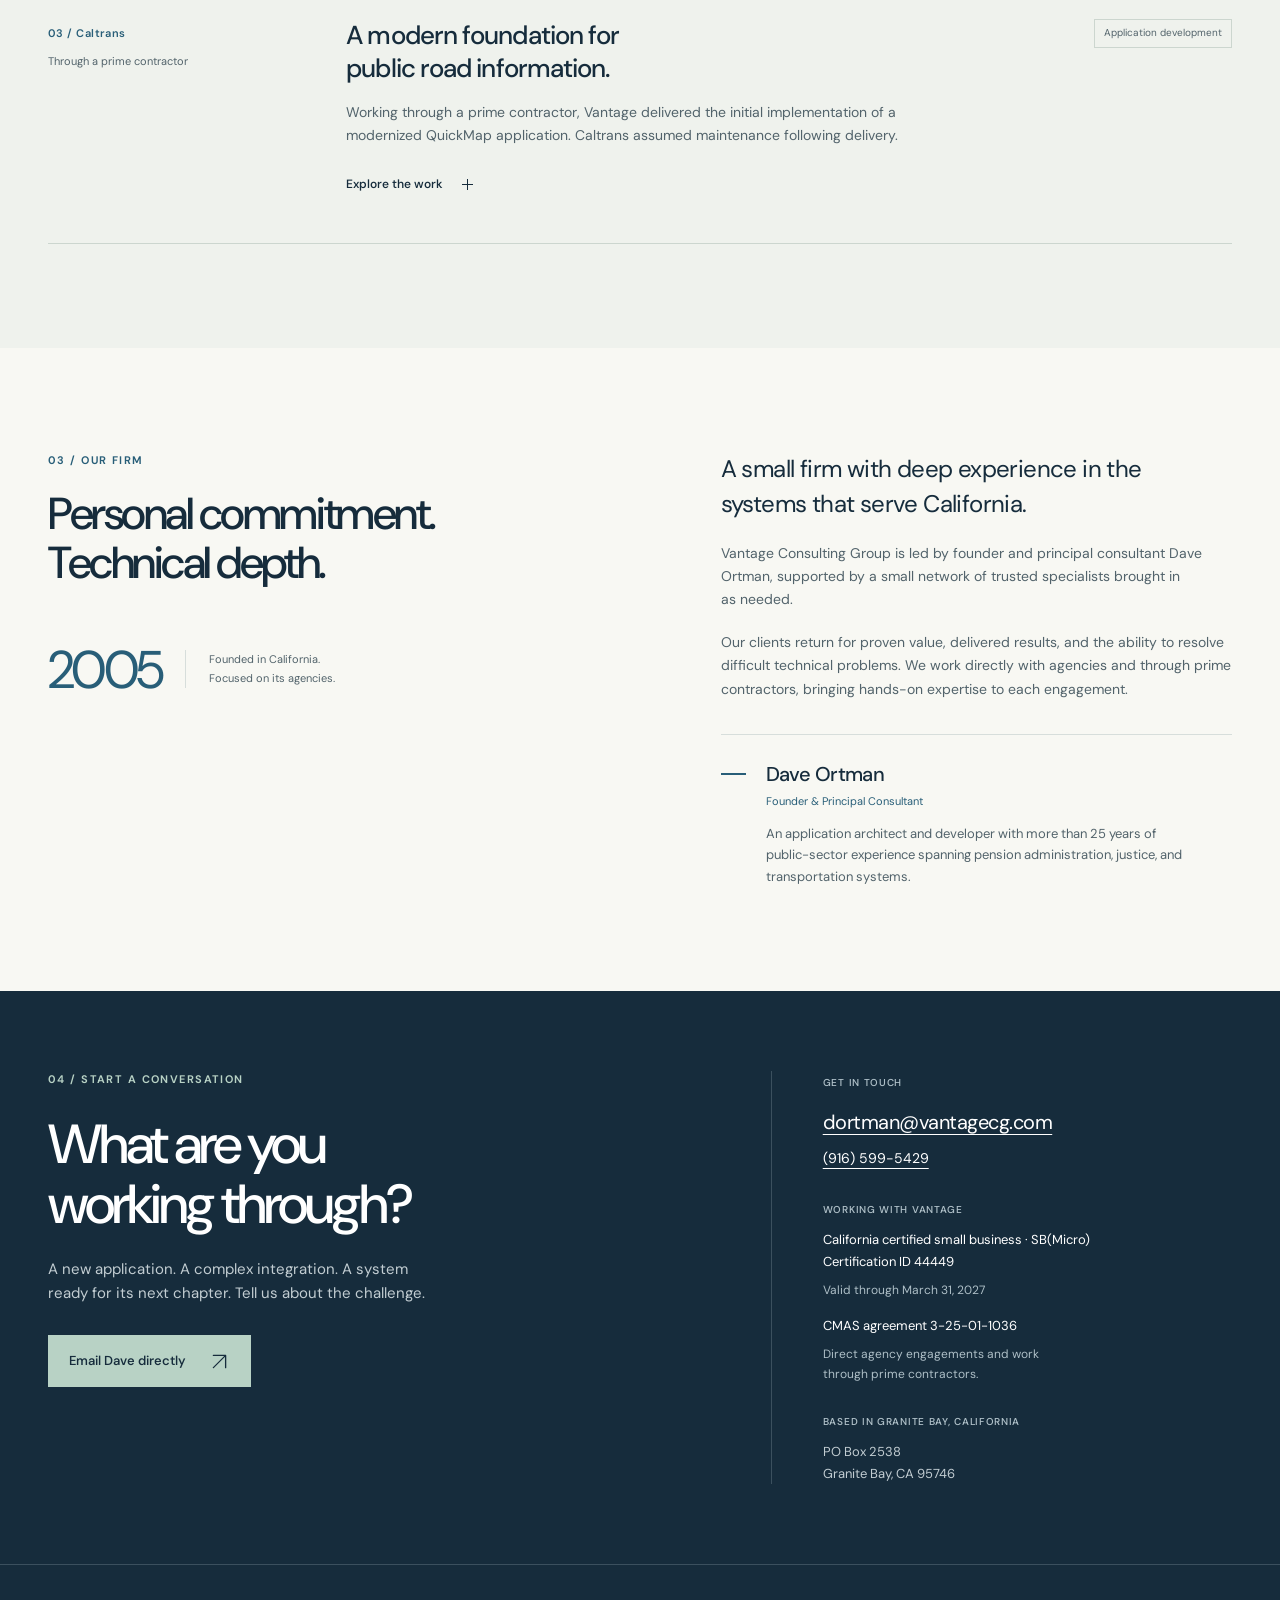
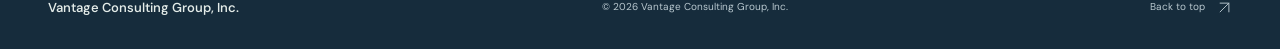
==== commit ef61a8ac: "Redesign Vantage website around California agency expertise" ====
--- a/welcome.html
+++ b/welcome.html
@@ -1,244 +1,13 @@
-<!DOCTYPE html>
+<!doctype html>
 <html lang="en">
-
 <head>
   <meta charset="utf-8">
-  <meta content="width=device-width, initial-scale=1.0" name="viewport">
-
+  <meta name="viewport" content="width=device-width, initial-scale=1">
+  <meta http-equiv="refresh" content="0; url=./index.html">
+  <meta name="robots" content="noindex">
+  <link rel="canonical" href="https://vantagecg.com/">
   <title>Vantage Consulting Group</title>
-  <meta content="" name="description">
-  <meta content="" name="keywords">
-
-  <!-- Favicons -->
-  <link href="assets/img/favicon.png" rel="icon">
-  <link href="assets/img/apple-touch-icon.png" rel="apple-touch-icon">
-
-  <!-- Google Fonts -->
-  <link
-    href="https://fonts.googleapis.com/css?family=Open+Sans:300,300i,400,400i,600,600i,700,700i|Jost:300,300i,400,400i,500,500i,600,600i,700,700i|Poppins:300,300i,400,400i,500,500i,600,600i,700,700i"
-    rel="stylesheet">
-
-  <!-- Vendor CSS Files -->
-  <link href="assets/vendor/aos/aos.css" rel="stylesheet">
-  <link href="assets/vendor/bootstrap/css/bootstrap.min.css" rel="stylesheet">
-  <link href="assets/vendor/bootstrap-icons/bootstrap-icons.css" rel="stylesheet">
-  <link href="assets/vendor/boxicons/css/boxicons.min.css" rel="stylesheet">
-  <link href="assets/vendor/glightbox/css/glightbox.min.css" rel="stylesheet">
-  <link href="assets/vendor/remixicon/remixicon.css" rel="stylesheet">
-  <link href="assets/vendor/swiper/swiper-bundle.min.css" rel="stylesheet">
-
-  <!-- Template Main CSS File -->
-  <link href="assets/css/style.css" rel="stylesheet">
-
-  <!-- =======================================================
-  * Template Name: Arsha - v4.7.1
-  * Template URL: https://bootstrapmade.com/arsha-free-bootstrap-html-template-corporate/
-  * Author: BootstrapMade.com
-  * License: https://bootstrapmade.com/license/
-  ======================================================== -->
+  <script>window.location.replace('./index.html' + window.location.search + window.location.hash);</script>
 </head>
-
-<body>
-
-  <!-- ======= Header ======= -->
-  <header id="header" class="fixed-top ">
-    <div class="container d-flex align-items-center">
-
-      <h1 class="logo me-auto"><a href="index.html">Vantage Consulting Group</a></h1>
-      <!-- Uncomment below if you prefer to use an image logo -->
-      <!-- <a href="index.html" class="logo me-auto"><img src="assets/img/logo.png" alt="" class="img-fluid"></a>-->
-
-      <nav id="navbar" class="navbar">
-        <ul>
-          <li><a class="nav-link scrollto active" href="#hero">Home</a></li>
-          <li><a class="nav-link scrollto" href="#about">About</a></li>
-          <li><a class="nav-link scrollto" href="#services">Services</a></li>
-          <li><a class="getstarted scrollto" href="#about">Get Started</a></li>
-        </ul>
-        <i class="bi bi-list mobile-nav-toggle"></i>
-      </nav><!-- .navbar -->
-
-    </div>
-  </header><!-- End Header -->
-
-  <!-- ======= Hero Section ======= -->
-  <section id="hero" class="d-flex align-items-center">
-
-    <div class="container">
-      <div class="row">
-        <div class="col-lg-6 d-flex flex-column justify-content-center pt-4 pt-lg-0 order-2 order-lg-1"
-          data-aos="fade-up" data-aos-delay="200">
-          <h1>Better IT Solutions For Your Business</h1>
-          <h2>We are small team of experienced and capable specialists with a track record of results</h2>
-          <div class="d-flex justify-content-center justify-content-lg-start">
-            <a href="#about" class="btn-get-started scrollto">Get Started</a>
-          </div>
-        </div>
-        <div class="col-lg-6 order-1 order-lg-2 hero-img" data-aos="zoom-in" data-aos-delay="200">
-          <img src="assets/img/hero-img.png" class="img-fluid animated" alt="">
-        </div>
-      </div>
-    </div>
-
-  </section><!-- End Hero -->
-
-  <main id="main">
-
-
-
-    <!-- ======= About Us Section ======= -->
-    <section id="about" class="about">
-      <div class="container" data-aos="fade-up">
-
-        <div class="section-title">
-          <h2>About Us</h2>
-        </div>
-
-        <div class="row content">
-          <div class="col-lg-6">
-            <p>
-              Vantage Consulting Group provides reliable IT consulting services for the public sector in California.
-              We have a track record of nearly 20 years spanning multiple clients and numerous projects. Our work speaks
-              for itself.
-            </p>
-          </div>
-          <div class="col-lg-6 pt-4 pt-lg-0">
-            <p>
-              We strive to build trusted relationships with our clients by derliving results that exceed expectations.
-            </p>
-          </div>
-        </div>
-
-      </div>
-    </section><!-- End About Us Section -->
-
-
-
-
-
-    <!-- ======= Services Section ======= -->
-    <section id="services" class="services section-bg">
-      <div class="container" data-aos="fade-up">
-
-        <div class="section-title">
-          <h2>Services</h2>
-          <p></p>
-        </div>
-
-        <div class="row">
-
-          <div class="col-xl-3 col-md-6 d-flex align-items-stretch" data-aos="zoom-in" data-aos-delay="100">
-            <div class="icon-box">
-              <div class="icon"><i class="bx bx-share-alt"></i></div>
-              <h4><a href="">Enterprise Architecture</a></h4>
-              <p>Our architects designed and implemented technical solutions for some of California’s largest and most
-                complex IT projects</p>
-            </div>
-          </div>
-
-          <div class="col-xl-3 col-md-6 d-flex align-items-stretch mt-4 mt-md-0" data-aos="zoom-in"
-            data-aos-delay="200">
-            <div class="icon-box">
-              <div class="icon"><i class="bx bxs-terminal"></i></div>
-              <h4><a href="">Custom Development</a></h4>
-              <p>Our custom development experience spans numerous technologies from modern web
-                frameworks to leading-edge case management tools</p>
-            </div>
-          </div>
-
-          <div class="col-xl-3 col-md-6 d-flex align-items-stretch mt-4 mt-xl-0" data-aos="zoom-in"
-            data-aos-delay="300">
-            <div class="icon-box">
-              <div class="icon"><i class="bx bx-data"></i></div>
-              <h4><a href="">Data Management</a></h4>
-              <p>We have decades in experience with database design, ETL, data migration, and many other data related
-                services.
-              </p>
-            </div>
-          </div>
-
-          <div class="col-xl-3 col-md-6 d-flex align-items-stretch mt-4 mt-xl-0" data-aos="zoom-in"
-            data-aos-delay="300">
-            <div class="icon-box">
-              <div class="icon"><i class="bx bx-code-alt"></i></div>
-              <h4><a href="">Open Source</a></h4>
-              <p>Vantage employs many open-source technologies, products, and frameworks. A sampling of these are:
-                Apache, Tomcat, NGINX, Jetty, JBoss, Spring, Struts, Log4j, Rails, Grails, Bootstrap, Drupal, LifeRay,
-                Alfresco, AngularJS, JQuery UI, D3.js, CrossFilter.js, Node.js, Recline.js, DKAN, Drupal, Java, PHP,
-                Ruby, MongoDB, MySQL, PostgreSQL, Jenkins, Linux…
-              </p>
-            </div>
-          </div>
-
-
-        </div>
-
-      </div>
-    </section><!-- End Services Section -->
-
-
-
-
-
-
-
-  </main><!-- End #main -->
-
-  <!-- ======= Footer ======= -->
-  <footer id="footer">
-
-
-
-    <div class="footer-top">
-      <div class="container">
-        <div class="row">
-
-          <div class="col-lg-6 col-md-6 footer-contact">
-            <h3>Vantage Consulting Group</h3>
-            <p>
-              PO Box 2538 <br>
-              Granite Bay, CA 95746<br>
-              <strong>Phone:</strong> (916) 599-5429<br>
-              <strong>Email:</strong> info@vantagecg.com<br>
-            </p>
-          </div>
-
-
-
-        </div>
-      </div>
-    </div>
-
-    <div class="container footer-bottom clearfix">
-      <div class="copyright">
-        &copy; Copyright <strong><span>Vantage Consulting Group</span></strong>. All Rights Reserved
-      </div>
-      <div class="credits">
-        <!-- All the links in the footer should remain intact. -->
-        <!-- You can delete the links only if you purchased the pro version. -->
-        <!-- Licensing information: https://bootstrapmade.com/license/ -->
-        <!-- Purchase the pro version with working PHP/AJAX contact form: https://bootstrapmade.com/arsha-free-bootstrap-html-template-corporate/ -->
-        Designed by <a href="https://bootstrapmade.com/">BootstrapMade</a>
-      </div>
-    </div>
-  </footer><!-- End Footer -->
-
-  <div id="preloader"></div>
-  <a href="#" class="back-to-top d-flex align-items-center justify-content-center"><i
-      class="bi bi-arrow-up-short"></i></a>
-
-  <!-- Vendor JS Files -->
-  <script src="assets/vendor/aos/aos.js"></script>
-  <script src="assets/vendor/bootstrap/js/bootstrap.bundle.min.js"></script>
-  <script src="assets/vendor/glightbox/js/glightbox.min.js"></script>
-  <script src="assets/vendor/isotope-layout/isotope.pkgd.min.js"></script>
-  <script src="assets/vendor/swiper/swiper-bundle.min.js"></script>
-  <script src="assets/vendor/waypoints/noframework.waypoints.js"></script>
-  <script src="assets/vendor/php-email-form/validate.js"></script>
-
-  <!-- Template Main JS File -->
-  <script src="assets/js/main.js"></script>
-
-</body>
-
-</html>+<body><p>Continue to <a href="./index.html">Vantage Consulting Group</a>.</p></body>
+</html>
